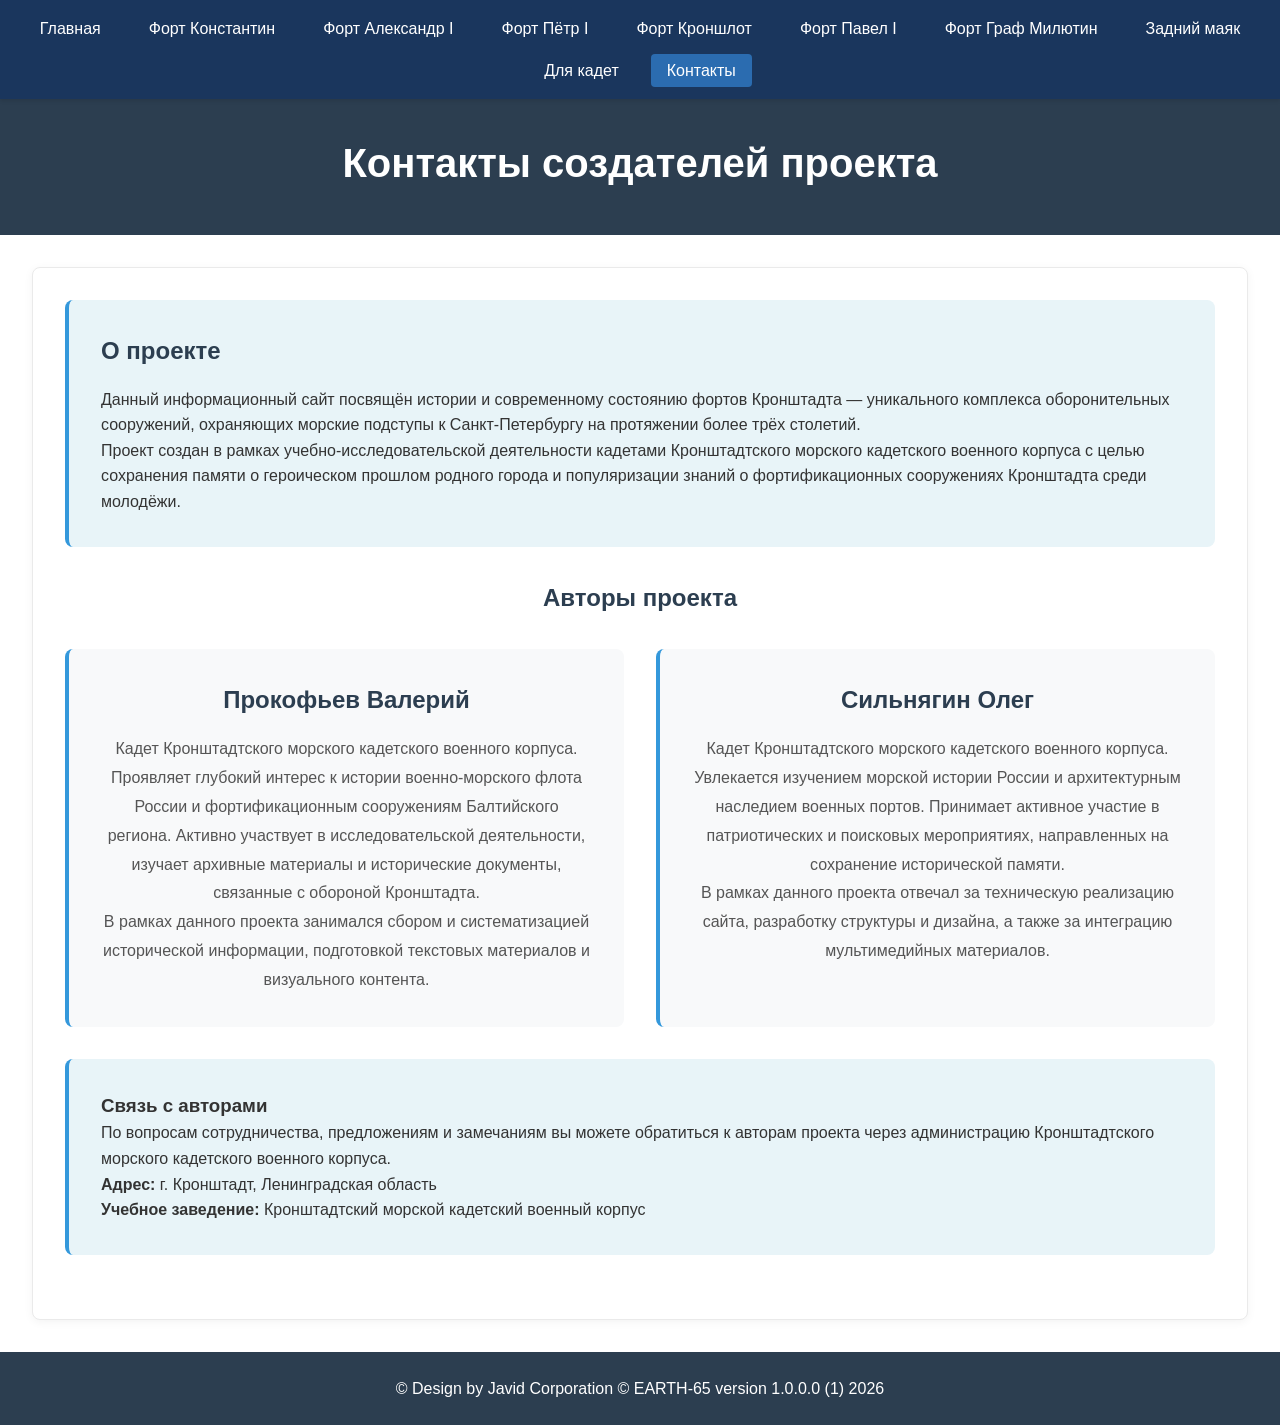
==== contacts.html @ 295e3569 "update branch" ====
<!DOCTYPE html>
<html lang="ru">
<head>
    <meta charset="UTF-8">
    <meta name="viewport" content="width=device-width, initial-scale=1.0">
    <title>Контакты - Форты Кронштадта</title>
    <link rel="stylesheet" href="styles.css">
    <style>
        .navbar {
            background-color: #1a365d;
            padding: 1rem 0;
            position: sticky;
            top: 0;
            z-index: 1000;
            box-shadow: 0 2px 4px rgba(0,0,0,0.1);
        }
        .navbar ul {
            list-style: none;
            margin: 0;
            padding: 0;
            display: flex;
            justify-content: center;
            flex-wrap: wrap;
            gap: 1rem;
        }
        .navbar a {
            color: white;
            text-decoration: none;
            padding: 0.5rem 1rem;
            border-radius: 4px;
            transition: background-color 0.3s;
            font-weight: 500;
        }
        .navbar a:hover {
            background-color: #2c5282;
        }
        .navbar a.active {
            background-color: #2b6cb0;
        }
        .contacts-section {
            background: #ffffff;
            padding: 2rem;
            border-radius: 8px;
            box-shadow: 0 2px 10px rgba(0,0,0,0.05);
            border: 1px solid #eaeaea;
            margin-bottom: 2rem;
        }
        .authors-grid {
            display: grid;
            grid-template-columns: repeat(auto-fit, minmax(300px, 1fr));
            gap: 2rem;
            margin-top: 2rem;
        }
        .author-card {
            background: #f8f9fa;
            padding: 2rem;
            border-radius: 8px;
            border-left: 4px solid #3498db;
            text-align: center;
        }
        .author-card h3 {
            color: #2c3e50;
            margin-bottom: 1rem;
            font-size: 1.5rem;
        }
        .author-card p {
            color: #555;
            line-height: 1.8;
        }
        .project-info {
            background: #e8f4f8;
            padding: 2rem;
            border-radius: 8px;
            margin-bottom: 2rem;
            border-left: 4px solid #3498db;
        }
        .project-info h2 {
            color: #2c3e50;
            margin-bottom: 1rem;
        }
    </style>
</head>
<body>
    <nav class="navbar">
        <ul>
            <li><a href="index.html">Главная</a></li>
            <li><a href="fort-konstantin.html">Форт Константин</a></li>
            <li><a href="fort-alexandr.html">Форт Александр I</a></li>
            <li><a href="fort-petr.html">Форт Пётр I</a></li>
            <li><a href="fort-kronshlot.html">Форт Кроншлот</a></li>
            <li><a href="fort-pavel.html">Форт Павел I</a></li>
            <li><a href="fort-milyutin.html">Форт Граф Милютин</a></li>
            <li><a href="fort-mayak.html">Задний маяк</a></li>
            <li><a href="for-cadets.html">Для кадет</a></li>
            <li><a href="contacts.html" class="active">Контакты</a></li>
        </ul>
    </nav>

    <header>
        <h1>Контакты создателей проекта</h1>
    </header>
    
    <main>
        <section class="contacts-section">
            <div class="project-info">
                <h2>О проекте</h2>
                <p>Данный информационный сайт посвящён истории и современному состоянию фортов Кронштадта — уникального комплекса оборонительных сооружений, охраняющих морские подступы к Санкт-Петербургу на протяжении более трёх столетий.</p>
                <p>Проект создан в рамках учебно-исследовательской деятельности кадетами Кронштадтского морского кадетского военного корпуса с целью сохранения памяти о героическом прошлом родного города и популяризации знаний о фортификационных сооружениях Кронштадта среди молодёжи.</p>
            </div>

            <h2 style="text-align: center; color: #2c3e50; margin-bottom: 2rem;">Авторы проекта</h2>
            
            <div class="authors-grid">
                <div class="author-card">
                    <h3>Прокофьев Валерий</h3>
                    <p>Кадет Кронштадтского морского кадетского военного корпуса. Проявляет глубокий интерес к истории военно-морского флота России и фортификационным сооружениям Балтийского региона. Активно участвует в исследовательской деятельности, изучает архивные материалы и исторические документы, связанные с обороной Кронштадта.</p>
                    <p>В рамках данного проекта занимался сбором и систематизацией исторической информации, подготовкой текстовых материалов и визуального контента.</p>
                </div>
                
                <div class="author-card">
                    <h3>Сильнягин Олег</h3>
                    <p>Кадет Кронштадтского морского кадетского военного корпуса. Увлекается изучением морской истории России и архитектурным наследием военных портов. Принимает активное участие в патриотических и поисковых мероприятиях, направленных на сохранение исторической памяти.</p>
                    <p>В рамках данного проекта отвечал за техническую реализацию сайта, разработку структуры и дизайна, а также за интеграцию мультимедийных материалов.</p>
                </div>
            </div>

            <div class="project-info" style="margin-top: 2rem;">
                <h3>Связь с авторами</h3>
                <p>По вопросам сотрудничества, предложениям и замечаниям вы можете обратиться к авторам проекта через администрацию Кронштадтского морского кадетского военного корпуса.</p>
                <p><strong>Адрес:</strong> г. Кронштадт, Ленинградская область</p>
                <p><strong>Учебное заведение:</strong> Кронштадтский морской кадетский военный корпус</p>
            </div>
        </section>
    </main>
    
    <footer>
        <p>© Design by Javid Corporation © EARTH-65 version 1.0.0.0 (1) 2026</p>
    </footer>
    
    <script src="script.js"></script>
</body>
</html>
---- styles.css ----
* {
    margin: 0;
    padding: 0;
    box-sizing: border-box;
}

body {
    font-family: 'Segoe UI', Tahoma, Geneva, Verdana, sans-serif;
    line-height: 1.6;
    color: #333;
    background-color: #ffffff;
}

header {
    background: #2c3e50;
    color: white;
    text-align: center;
    padding: 2rem 0;
}

header h1 {
    font-size: 2.5rem;
    margin-bottom: 0.5rem;
}

main {
    max-width: 100%;
    margin: 2rem auto;
    padding: 0 2rem;
    width: 100%;
}

.intro {
    background: #f8f9fa;
    padding: 2rem;
    border-radius: 8px;
    margin-bottom: 2rem;
    border-left: 4px solid #3498db;
}

footer {
    background: #2c3e50;
    color: white;
    text-align: center;
    padding: 1.5rem 0;
    margin-top: 2rem;
}

.forts {
    margin-bottom: 2rem;
    width: 100%;
    max-width: 100%;
}

.main-title {
    text-align: center;
    width: 100%;
    margin-bottom: 2rem;
    font-size: 2rem;
    color: #2c3e50;
}

.fort-grid {
    display: grid;
    grid-template-columns: repeat(2, 1fr);
    gap: 2rem;
    width: 100%;
}

.fort-card {
    background: #ffffff;
    padding: 1.5rem;
    border-radius: 8px;
    box-shadow: 0 2px 10px rgba(0,0,0,0.05);
    border: 1px solid #eaeaea;
    width: 100%;
}

.fort-card.full-width {
    grid-column: 1 / -1;
}

.fort-card img {
    width: 100%;
    height: auto;
    border-radius: 4px;
    margin-bottom: 1rem;
    display: block;
}

.fort-card ul {
    margin-left: 1.5rem;
    margin-bottom: 1rem;
}

.fort-card h3 {
    color: #2c3e50;
    margin-bottom: 0.5rem;
    font-size: 1.5rem;
}

.map-section {
    text-align: center;
    background: #f8f9fa;
    padding: 2rem;
    border-radius: 8px;
    border-left: 4px solid #3498db;
}

#mapButton {
    background: #3498db;
    color: white;
    border: none;
    padding: 0.75rem 1.5rem;
    font-size: 1rem;
    border-radius: 4px;
    cursor: pointer;
    transition: background 0.3s;
}

#mapButton:hover {
    background: #2980b9;
}

.fort-link {
    display: inline-block;
    color: #3498db;
    text-decoration: none;
    font-weight: bold;
    margin-top: 1rem;
    transition: color 0.3s;
}

.fort-link:hover {
    color: #2980b9;
    text-decoration: underline;
}

.back-link {
    display: inline-block;
    margin-bottom: 1.5rem;
    color: #3498db;
    text-decoration: none;
    font-weight: bold;
    transition: color 0.3s;
}

.back-link:hover {
    color: #2980b9;
    text-decoration: underline;
}

.fort-detail-content {
    background: #ffffff;
    padding: 2rem;
    border-radius: 8px;
    box-shadow: 0 2px 10px rgba(0,0,0,0.05);
    border: 1px solid #eaeaea;
    margin-bottom: 2rem;
}

.fort-detail-content img {
    width: 100%;
    height: auto;
    border-radius: 4px;
    margin: 1rem 0;
}

.fort-detail-content h2 {
    color: #2c3e50;
    margin-bottom: 1rem;
}

@media (max-width: 768px) {
    header h1 {
        font-size: 2rem;
    }
    
    main {
        padding: 0 1rem;
    }
    
    .fort-grid {
        grid-template-columns: 1fr;
    }
}
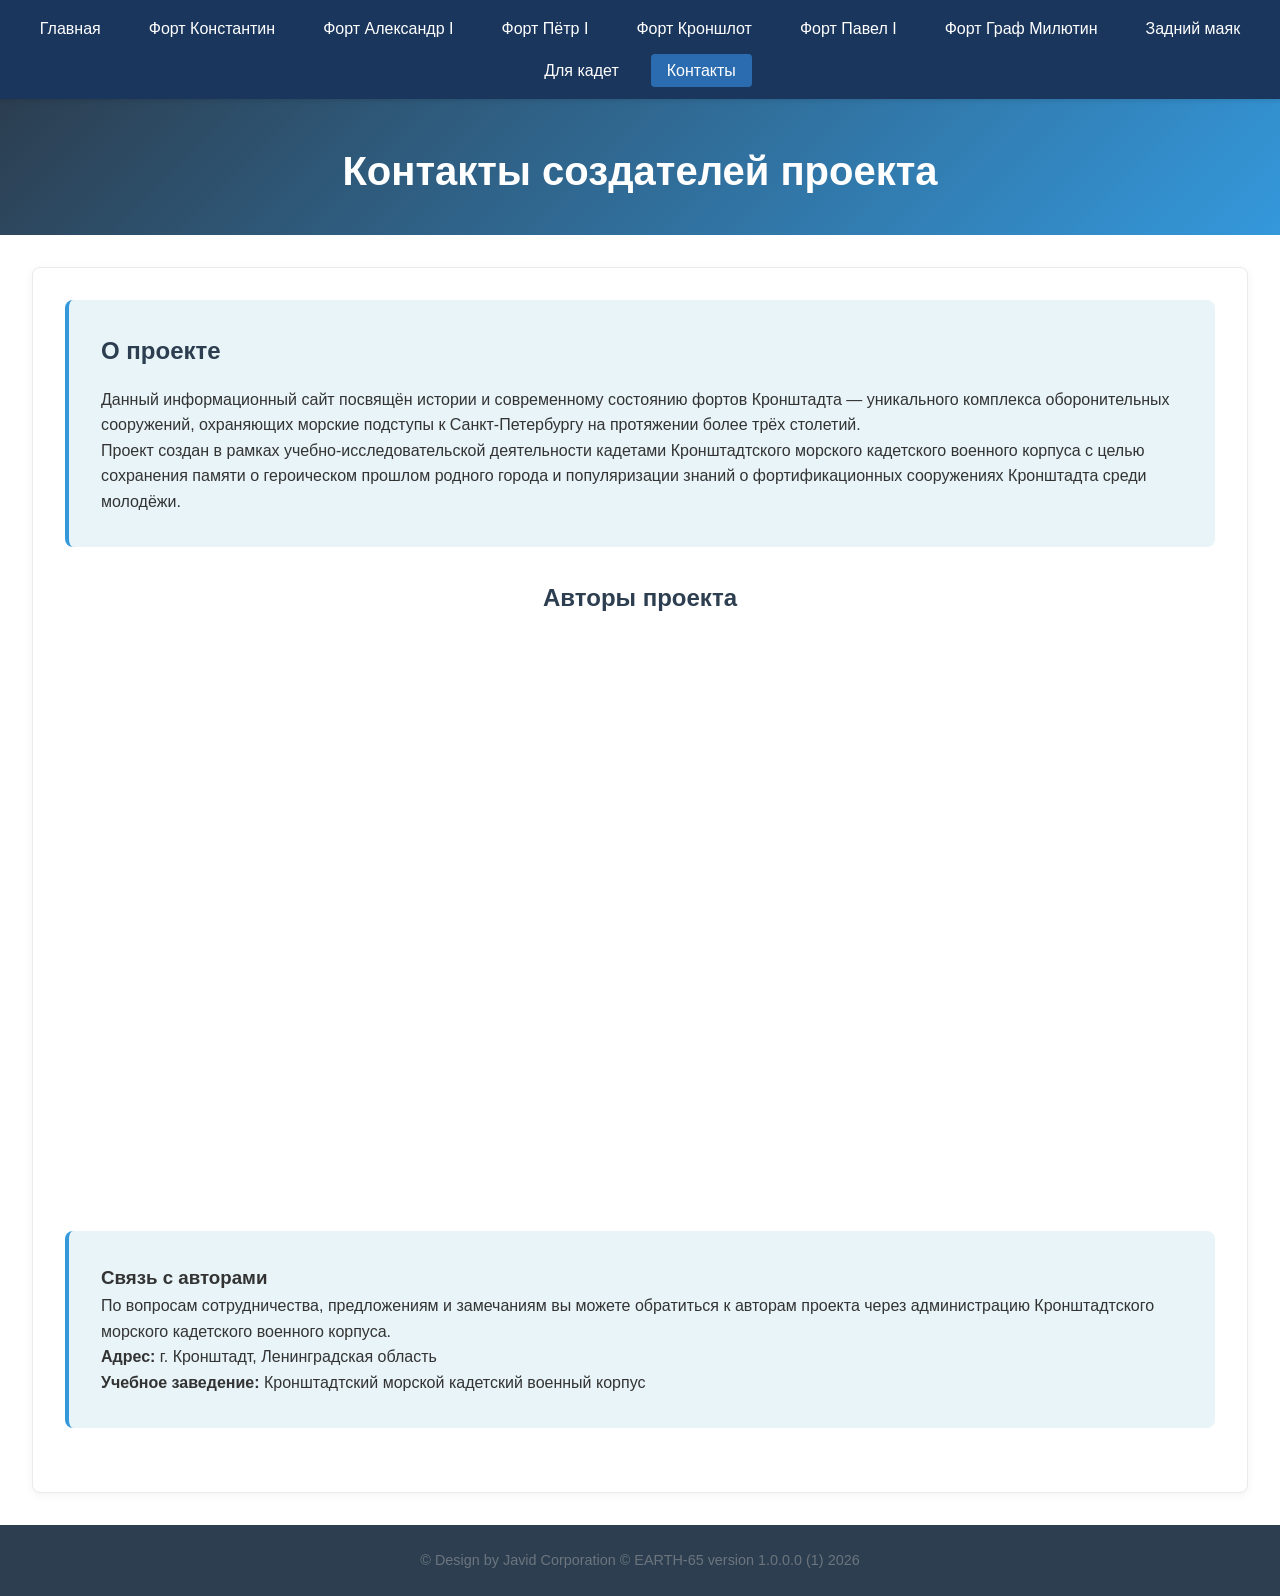
==== commit d49348ba: "Update site with galleries, animations, and contact info * Key features implemented: - Added .gitign" ====
--- a/contacts.html
+++ b/contacts.html
@@ -111,13 +111,19 @@
             <h2 style="text-align: center; color: #2c3e50; margin-bottom: 2rem;">Авторы проекта</h2>
             
             <div class="authors-grid">
-                <div class="author-card">
+                <div class="author-card animate-on-scroll slide-up delay-1">
+                    <h3>Старцева Юлия Сергеевна</h3>
+                    <p><strong>Руководитель проекта</strong></p>
+                    <p>Преподаватель истории, обществознания, индивидуальный проект</p>
+                </div>
+                
+                <div class="author-card animate-on-scroll slide-up delay-2">
                     <h3>Прокофьев Валерий</h3>
                     <p>Кадет Кронштадтского морского кадетского военного корпуса. Проявляет глубокий интерес к истории военно-морского флота России и фортификационным сооружениям Балтийского региона. Активно участвует в исследовательской деятельности, изучает архивные материалы и исторические документы, связанные с обороной Кронштадта.</p>
                     <p>В рамках данного проекта занимался сбором и систематизацией исторической информации, подготовкой текстовых материалов и визуального контента.</p>
                 </div>
                 
-                <div class="author-card">
+                <div class="author-card animate-on-scroll slide-up delay-3">
                     <h3>Сильнягин Олег</h3>
                     <p>Кадет Кронштадтского морского кадетского военного корпуса. Увлекается изучением морской истории России и архитектурным наследием военных портов. Принимает активное участие в патриотических и поисковых мероприятиях, направленных на сохранение исторической памяти.</p>
                     <p>В рамках данного проекта отвечал за техническую реализацию сайта, разработку структуры и дизайна, а также за интеграцию мультимедийных материалов.</p>
--- a/styles.css
+++ b/styles.css
@@ -9,18 +9,27 @@
     line-height: 1.6;
     color: #333;
     background-color: #ffffff;
+    overflow-x: hidden;
 }
 
 header {
-    background: #2c3e50;
+    background: linear-gradient(135deg, #2c3e50 0%, #3498db 100%);
     color: white;
     text-align: center;
-    padding: 2rem 0;
+    padding: 3rem 1rem 2rem;
+    overflow: hidden;
+    position: relative;
 }
 
 header h1 {
     font-size: 2.5rem;
     margin-bottom: 0.5rem;
+    word-wrap: break-word;
+    overflow-wrap: break-word;
+    hyphens: auto;
+    line-height: 1.2;
+    padding: 0 1rem;
+    animation: slideDown 1s ease-out;
 }
 
 main {
@@ -30,20 +39,515 @@
     width: 100%;
 }
 
+/* Анимации */
+@keyframes fadeIn {
+    from { opacity: 0; transform: translateY(30px); }
+    to { opacity: 1; transform: translateY(0); }
+}
+
+@keyframes slideDown {
+    from { opacity: 0; transform: translateY(-50px); }
+    to { opacity: 1; transform: translateY(0); }
+}
+
+@keyframes slideUp {
+    from { opacity: 0; transform: translateY(50px); }
+    to { opacity: 1; transform: translateY(0); }
+}
+
+@keyframes slideLeft {
+    from { opacity: 0; transform: translateX(-50px); }
+    to { opacity: 1; transform: translateX(0); }
+}
+
+@keyframes slideRight {
+    from { opacity: 0; transform: translateX(50px); }
+    to { opacity: 1; transform: translateX(0); }
+}
+
+@keyframes pulse {
+    0%, 100% { transform: scale(1); }
+    50% { transform: scale(1.05); }
+}
+
+@keyframes float {
+    0%, 100% { transform: translateY(0); }
+    50% { transform: translateY(-10px); }
+}
+
+@keyframes glow {
+    0%, 100% { box-shadow: 0 0 5px rgba(52, 152, 219, 0.3); }
+    50% { box-shadow: 0 0 20px rgba(52, 152, 219, 0.6); }
+}
+
+/* Классы для анимации при скролле */
+.animate-on-scroll {
+    opacity: 0;
+    transition: all 0.8s cubic-bezier(0.4, 0, 0.2, 1);
+}
+
+.animate-on-scroll.fade-in {
+    transform: none;
+}
+
+.animate-on-scroll.slide-up {
+    transform: translateY(50px);
+}
+
+.animate-on-scroll.slide-down {
+    transform: translateY(-50px);
+}
+
+.animate-on-scroll.slide-left {
+    transform: translateX(-50px);
+}
+
+.animate-on-scroll.slide-right {
+    transform: translateX(50px);
+}
+
+.animate-on-scroll.visible {
+    opacity: 1;
+    transform: translate(0, 0);
+}
+
+/* Задержка анимации для каскадного эффекта */
+.delay-1 { transition-delay: 0.1s; }
+.delay-2 { transition-delay: 0.2s; }
+.delay-3 { transition-delay: 0.3s; }
+.delay-4 { transition-delay: 0.4s; }
+.delay-5 { transition-delay: 0.5s; }
+.delay-6 { transition-delay: 0.6s; }
+.delay-7 { transition-delay: 0.7s; }
+.delay-8 { transition-delay: 0.8s; }
+
+.fade-in {
+    animation: fadeIn 1s ease-out forwards;
+}
+
+.scroll-animate {
+    opacity: 0;
+    transform: translateY(50px);
+    transition: opacity 0.8s ease-out, transform 0.8s ease-out;
+}
+
+.scroll-animate.visible {
+    opacity: 1;
+    transform: translateY(0);
+}
+
+.animate-title {
+    position: relative;
+    display: inline-block;
+}
+
+.animate-title::after {
+    content: '';
+    position: absolute;
+    bottom: -10px;
+    left: 50%;
+    transform: translateX(-50%);
+    width: 0;
+    height: 3px;
+    background: linear-gradient(90deg, #3498db, #2c3e50);
+    transition: width 0.6s ease-out;
+}
+
+.scroll-animate.visible .animate-title::after {
+    width: 80%;
+}
+
+/* Контейнер */
+.container {
+    max-width: 1200px;
+    margin: 0 auto;
+    padding: 0 1rem;
+}
+
+/* Секция истории */
+.history-section {
+    padding: 3rem 0;
+    background: linear-gradient(135deg, #f8f9fa 0%, #e9ecef 100%);
+    margin-bottom: 2rem;
+    border-radius: 12px;
+}
+
+.section-title {
+    color: #1a365d;
+    margin-bottom: 2rem;
+    text-align: center;
+    font-size: 2.2rem;
+    font-weight: 700;
+}
+
+.lead-text {
+    font-size: 1.15rem;
+    line-height: 1.8;
+    text-align: center;
+    max-width: 900px;
+    margin: 0 auto 2rem;
+    color: #2c3e50;
+}
+
+.history-timeline-vertical {
+    position: relative;
+    padding: 2rem 0;
+}
+
+.history-timeline-vertical::before {
+    content: '';
+    position: absolute;
+    left: 50%;
+    transform: translateX(-50%);
+    width: 4px;
+    height: 100%;
+    background: linear-gradient(180deg, #3498db, #2c3e50);
+    border-radius: 2px;
+}
+
+.history-period {
+    display: flex;
+    align-items: center;
+    margin-bottom: 2rem;
+    position: relative;
+    opacity: 0;
+    transform: translateX(-30px);
+    transition: opacity 0.6s ease-out, transform 0.6s ease-out;
+}
+
+.history-period:nth-child(even) {
+    flex-direction: row-reverse;
+    transform: translateX(30px);
+}
+
+.history-period.visible {
+    opacity: 1;
+    transform: translateX(0);
+}
+
+.period-year {
+    background: linear-gradient(135deg, #3498db, #2c3e50);
+    color: white;
+    padding: 0.75rem 1.5rem;
+    border-radius: 50px;
+    font-weight: bold;
+    min-width: 150px;
+    text-align: center;
+    box-shadow: 0 4px 15px rgba(52, 152, 219, 0.3);
+    z-index: 2;
+}
+
+.period-content {
+    background: white;
+    padding: 1.5rem;
+    border-radius: 12px;
+    margin: 0 2rem;
+    flex: 1;
+    box-shadow: 0 4px 20px rgba(0,0,0,0.1);
+    transition: transform 0.3s ease, box-shadow 0.3s ease;
+}
+
+.period-content:hover {
+    transform: translateY(-5px);
+    box-shadow: 0 8px 30px rgba(0,0,0,0.15);
+}
+
+.period-content h4 {
+    color: #2c5282;
+    margin-bottom: 0.5rem;
+    font-size: 1.2rem;
+}
+
+.period-content p {
+    color: #555;
+    line-height: 1.7;
+}
+
+.archive-quote {
+    background: linear-gradient(135deg, #e8f4fd 0%, #d4edda 100%);
+    border-left: 5px solid #3498db;
+    padding: 1.5rem 2rem;
+    margin-top: 2rem;
+    border-radius: 8px;
+    font-style: italic;
+    color: #2c3e50;
+    box-shadow: 0 4px 15px rgba(0,0,0,0.1);
+}
+
+/* Улучшенная хронология */
+.timeline-section {
+    padding: 3rem 0;
+    margin-bottom: 2rem;
+}
+
+.timeline-enhanced {
+    position: relative;
+    padding: 2rem 0;
+}
+
+.timeline-line {
+    position: absolute;
+    left: 50%;
+    transform: translateX(-50%);
+    width: 4px;
+    height: 100%;
+    background: linear-gradient(180deg, #3498db, #2c3e50);
+    border-radius: 2px;
+}
+
+.timeline-item-enhanced {
+    display: flex;
+    align-items: center;
+    margin-bottom: 2.5rem;
+    position: relative;
+    opacity: 0;
+    transition: opacity 0.6s ease-out, transform 0.6s ease-out;
+}
+
+.timeline-item-enhanced.left {
+    justify-content: flex-end;
+    padding-right: 50%;
+    transform: translateX(-30px);
+}
+
+.timeline-item-enhanced.right {
+    justify-content: flex-start;
+    padding-left: 50%;
+    transform: translateX(30px);
+}
+
+.timeline-item-enhanced.visible {
+    opacity: 1;
+    transform: translateX(0);
+}
+
+.timeline-dot {
+    position: absolute;
+    left: 50%;
+    transform: translateX(-50%);
+    width: 24px;
+    height: 24px;
+    background: white;
+    border: 4px solid #3498db;
+    border-radius: 50%;
+    z-index: 2;
+    transition: transform 0.3s ease;
+}
+
+.timeline-item-enhanced:hover .timeline-dot {
+    transform: translateX(-50%) scale(1.3);
+    background: #3498db;
+}
+
+.timeline-content {
+    background: linear-gradient(135deg, #ffffff 0%, #f8f9fa 100%);
+    padding: 1.5rem;
+    border-radius: 12px;
+    max-width: 400px;
+    box-shadow: 0 4px 20px rgba(0,0,0,0.1);
+    transition: transform 0.3s ease, box-shadow 0.3s ease;
+    margin: 0 1.5rem;
+}
+
+.timeline-item-enhanced.left .timeline-content {
+    margin-right: 1.5rem;
+}
+
+.timeline-item-enhanced.right .timeline-content {
+    margin-left: 1.5rem;
+}
+
+.timeline-content:hover {
+    transform: translateY(-5px);
+    box-shadow: 0 8px 30px rgba(0,0,0,0.15);
+}
+
+.timeline-year {
+    display: inline-block;
+    background: linear-gradient(135deg, #3498db, #2c3e50);
+    color: white;
+    padding: 0.4rem 1rem;
+    border-radius: 20px;
+    font-size: 0.9rem;
+    font-weight: bold;
+    margin-bottom: 0.75rem;
+}
+
+.timeline-content h4 {
+    color: #1a365d;
+    margin-bottom: 0.5rem;
+    font-size: 1.15rem;
+}
+
+.timeline-content p {
+    color: #555;
+    line-height: 1.6;
+    font-size: 0.95rem;
+}
+
+/* Словарь терминов */
+.glossary-section {
+    padding: 3rem 0;
+    background: linear-gradient(135deg, #f8f9fa 0%, #e9ecef 100%);
+    margin-bottom: 2rem;
+    border-radius: 12px;
+}
+
+.glossary-grid {
+    display: grid;
+    grid-template-columns: repeat(auto-fit, minmax(280px, 1fr));
+    gap: 1.5rem;
+}
+
+.glossary-card {
+    background: white;
+    padding: 1.5rem;
+    border-radius: 12px;
+    box-shadow: 0 4px 15px rgba(0,0,0,0.1);
+    transition: transform 0.3s ease, box-shadow 0.3s ease;
+    opacity: 0;
+    transform: translateY(30px);
+}
+
+.glossary-card.visible {
+    opacity: 1;
+    transform: translateY(0);
+}
+
+.glossary-card:hover {
+    transform: translateY(-8px);
+    box-shadow: 0 12px 35px rgba(0,0,0,0.15);
+}
+
+.glossary-card h4 {
+    color: #2c5282;
+    margin-bottom: 0.75rem;
+    font-size: 1.2rem;
+    border-bottom: 2px solid #3498db;
+    padding-bottom: 0.5rem;
+}
+
+.glossary-card p {
+    color: #555;
+    line-height: 1.7;
+    font-size: 0.95rem;
+}
+
+/* Библиография */
+.bibliography-section {
+    padding: 3rem 0;
+    background-color: #fff;
+    margin-bottom: 2rem;
+}
+
+.bibliography-content {
+    background: linear-gradient(135deg, #f8f9fa 0%, #ffffff 100%);
+    padding: 2rem;
+    border-radius: 12px;
+    box-shadow: 0 4px 20px rgba(0,0,0,0.1);
+}
+
+.bibliography-category {
+    margin-bottom: 2rem;
+}
+
+.bibliography-category:last-child {
+    margin-bottom: 0;
+}
+
+.bibliography-category h3 {
+    color: #2c5282;
+    margin-bottom: 1rem;
+    font-size: 1.3rem;
+    border-left: 4px solid #3498db;
+    padding-left: 1rem;
+}
+
+.bibliography-category ul {
+    list-style: none;
+    padding-left: 1rem;
+}
+
+.bibliography-category li {
+    margin-bottom: 0.75rem;
+    line-height: 1.7;
+    padding-left: 1.5rem;
+    position: relative;
+}
+
+.bibliography-category li::before {
+    content: '📚';
+    position: absolute;
+    left: 0;
+    font-size: 0.9rem;
+}
+
+.bibliography-category a {
+    color: #3498db;
+    text-decoration: none;
+    transition: color 0.3s ease;
+}
+
+.bibliography-category a:hover {
+    color: #2c5282;
+    text-decoration: underline;
+}
+
+/* QR код */
+.bot-qr-section {
+    text-align: center;
+    padding: 3rem 0;
+    background: linear-gradient(135deg, #e8f4fd 0%, #f8f9fa 100%);
+    border-radius: 12px;
+    margin-bottom: 2rem;
+}
+
+.bot-qr-section h2 {
+    color: #1a365d;
+    margin-bottom: 0.5rem;
+}
+
+.bot-qr-section p {
+    color: #555;
+    margin-bottom: 1.5rem;
+}
+
+.qr-code {
+    max-width: 220px;
+    height: auto;
+    border-radius: 12px;
+    box-shadow: 0 4px 20px rgba(0,0,0,0.15);
+    transition: transform 0.3s ease;
+}
+
+.qr-code:hover {
+    transform: scale(1.05);
+}
+
+/* Презентация */
+.start-science-section {
+    margin-bottom: 2rem;
+    border-radius: 12px;
+    overflow: hidden;
+    box-shadow: 0 4px 20px rgba(0,0,0,0.1);
+}
+
+/* Footer */
+footer {
+    background: #2c3e50;
+    color: #6c757d;
+    text-align: center;
+    padding: 1.5rem 0;
+    margin-top: 2rem;
+    font-size: 0.9rem;
+}
+
 .intro {
     background: #f8f9fa;
     padding: 2rem;
     border-radius: 8px;
     margin-bottom: 2rem;
     border-left: 4px solid #3498db;
-}
-
-footer {
-    background: #2c3e50;
-    color: white;
-    text-align: center;
-    padding: 1.5rem 0;
-    margin-top: 2rem;
 }
 
 .forts {
@@ -74,6 +578,12 @@
     box-shadow: 0 2px 10px rgba(0,0,0,0.05);
     border: 1px solid #eaeaea;
     width: 100%;
+    transition: transform 0.3s ease, box-shadow 0.3s ease;
+}
+
+.fort-card:hover {
+    transform: translateY(-5px);
+    box-shadow: 0 8px 25px rgba(0,0,0,0.12);
 }
 
 .fort-card.full-width {
@@ -173,7 +683,8 @@
 
 @media (max-width: 768px) {
     header h1 {
-        font-size: 2rem;
+        font-size: 1.5rem;
+        padding: 0 0.5rem;
     }
     
     main {
@@ -183,4 +694,80 @@
     .fort-grid {
         grid-template-columns: 1fr;
     }
+    
+    /* Адаптация таймлайна для мобильных */
+    .timeline-line {
+        left: 20px !important;
+    }
+    
+    .timeline-item-enhanced {
+        justify-content: flex-start !important;
+        padding-left: 60px !important;
+        padding-right: 0 !important;
+    }
+    
+    .timeline-item-enhanced.left,
+    .timeline-item-enhanced.right {
+        padding-left: 60px !important;
+    }
+    
+    .timeline-dot {
+        left: 20px !important;
+    }
+    
+    .timeline-content {
+        max-width: 100% !important;
+        margin: 0 0 0 1rem !important;
+    }
+    
+    /* Адаптация истории */
+    .history-timeline-vertical::before {
+        left: 20px !important;
+    }
+    
+    .history-period,
+    .history-period:nth-child(even) {
+        flex-direction: row !important;
+        padding-left: 60px !important;
+    }
+    
+    .period-year {
+        position: absolute;
+        left: 0;
+        min-width: 100px;
+        font-size: 0.85rem;
+        padding: 0.5rem 1rem;
+    }
+    
+    .period-content {
+        margin: 0 0 0 1rem !important;
+        flex: 1;
+    }
+    
+    /* Адаптация словаря */
+    .glossary-grid {
+        grid-template-columns: 1fr !important;
+    }
+    
+    /* Уменьшение шрифтов */
+    .section-title {
+        font-size: 1.5rem !important;
+    }
+    
+    .history-section,
+    .timeline-section,
+    .glossary-section,
+    .bibliography-section {
+        padding: 2rem 0 !important;
+    }
+}
+
+/* Дополнительные стили */
+.history-section ul li,
+.bibliography-section ul li {
+    margin-bottom: 0.5rem;
+}
+
+.timeline-section {
+    overflow-x: hidden;
 }
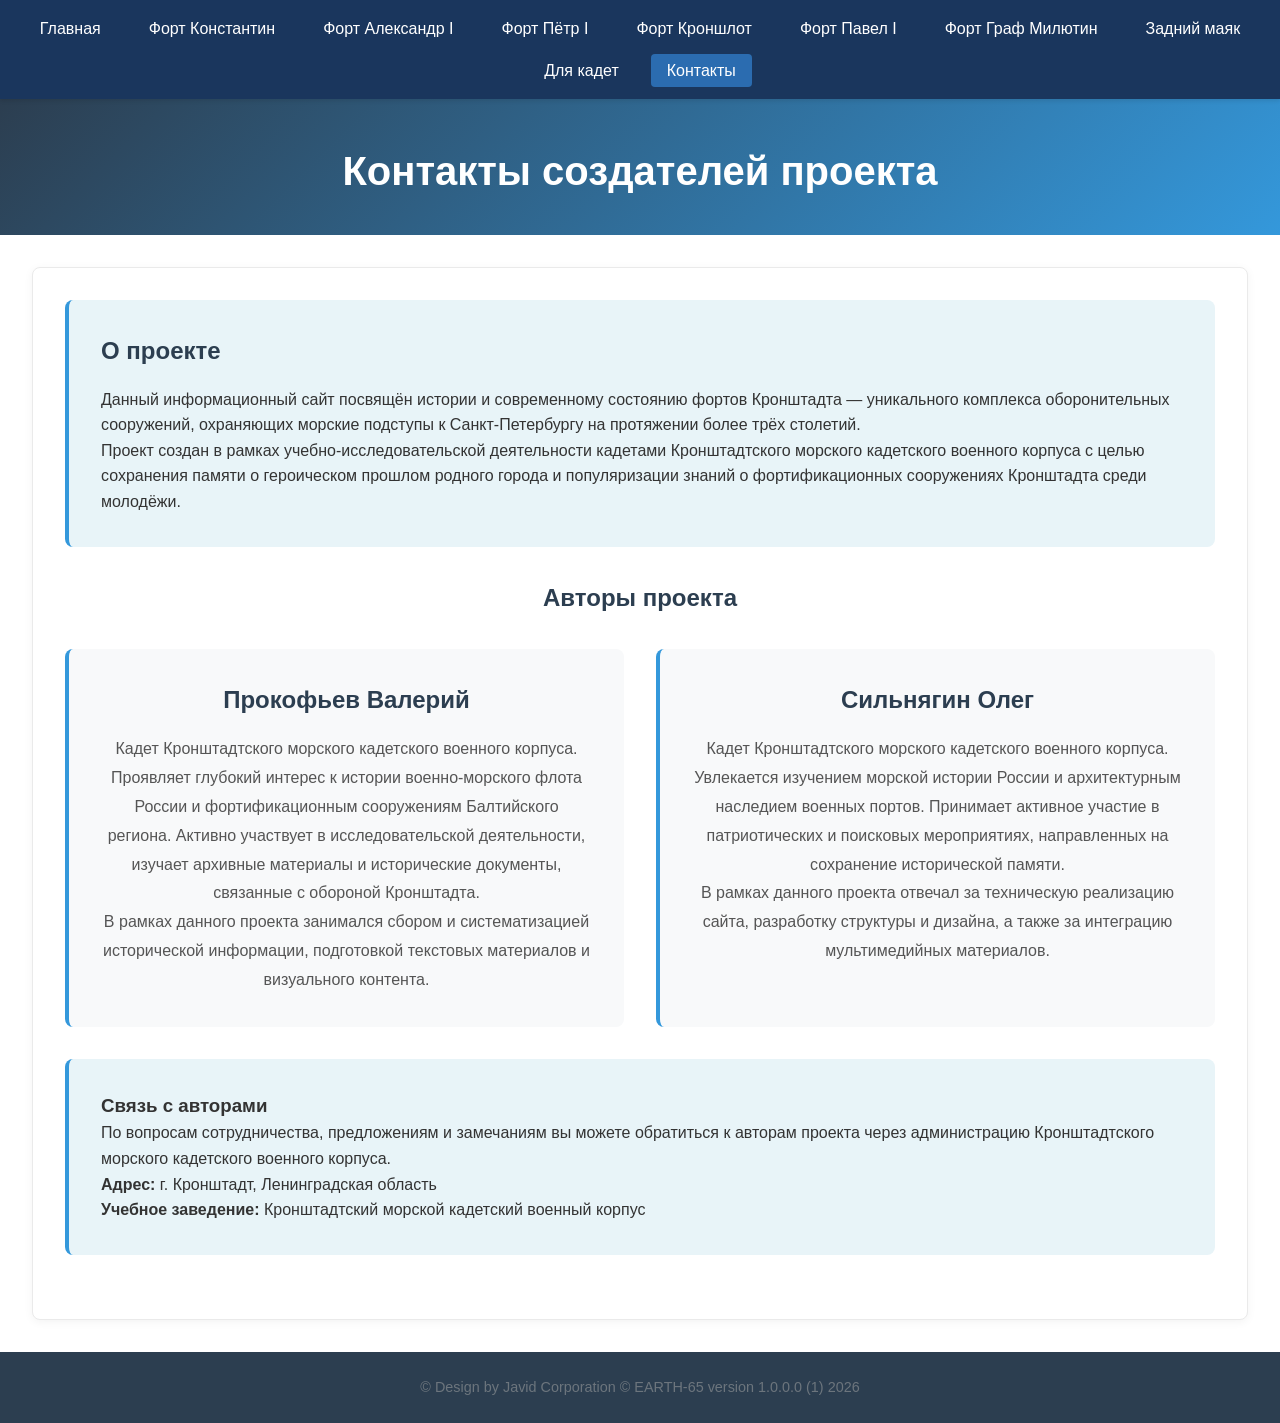
==== commit 9e3ad3ae: "Revert "Update from task 31c6b931-8678-4551-af44-f08df2cc0efa"" ====
--- a/contacts.html
+++ b/contacts.html
@@ -111,19 +111,13 @@
             <h2 style="text-align: center; color: #2c3e50; margin-bottom: 2rem;">Авторы проекта</h2>
             
             <div class="authors-grid">
-                <div class="author-card animate-on-scroll slide-up delay-1">
-                    <h3>Старцева Юлия Сергеевна</h3>
-                    <p><strong>Руководитель проекта</strong></p>
-                    <p>Преподаватель истории, обществознания, индивидуальный проект</p>
-                </div>
-                
-                <div class="author-card animate-on-scroll slide-up delay-2">
+                <div class="author-card">
                     <h3>Прокофьев Валерий</h3>
                     <p>Кадет Кронштадтского морского кадетского военного корпуса. Проявляет глубокий интерес к истории военно-морского флота России и фортификационным сооружениям Балтийского региона. Активно участвует в исследовательской деятельности, изучает архивные материалы и исторические документы, связанные с обороной Кронштадта.</p>
                     <p>В рамках данного проекта занимался сбором и систематизацией исторической информации, подготовкой текстовых материалов и визуального контента.</p>
                 </div>
                 
-                <div class="author-card animate-on-scroll slide-up delay-3">
+                <div class="author-card">
                     <h3>Сильнягин Олег</h3>
                     <p>Кадет Кронштадтского морского кадетского военного корпуса. Увлекается изучением морской истории России и архитектурным наследием военных портов. Принимает активное участие в патриотических и поисковых мероприятиях, направленных на сохранение исторической памяти.</p>
                     <p>В рамках данного проекта отвечал за техническую реализацию сайта, разработку структуры и дизайна, а также за интеграцию мультимедийных материалов.</p>
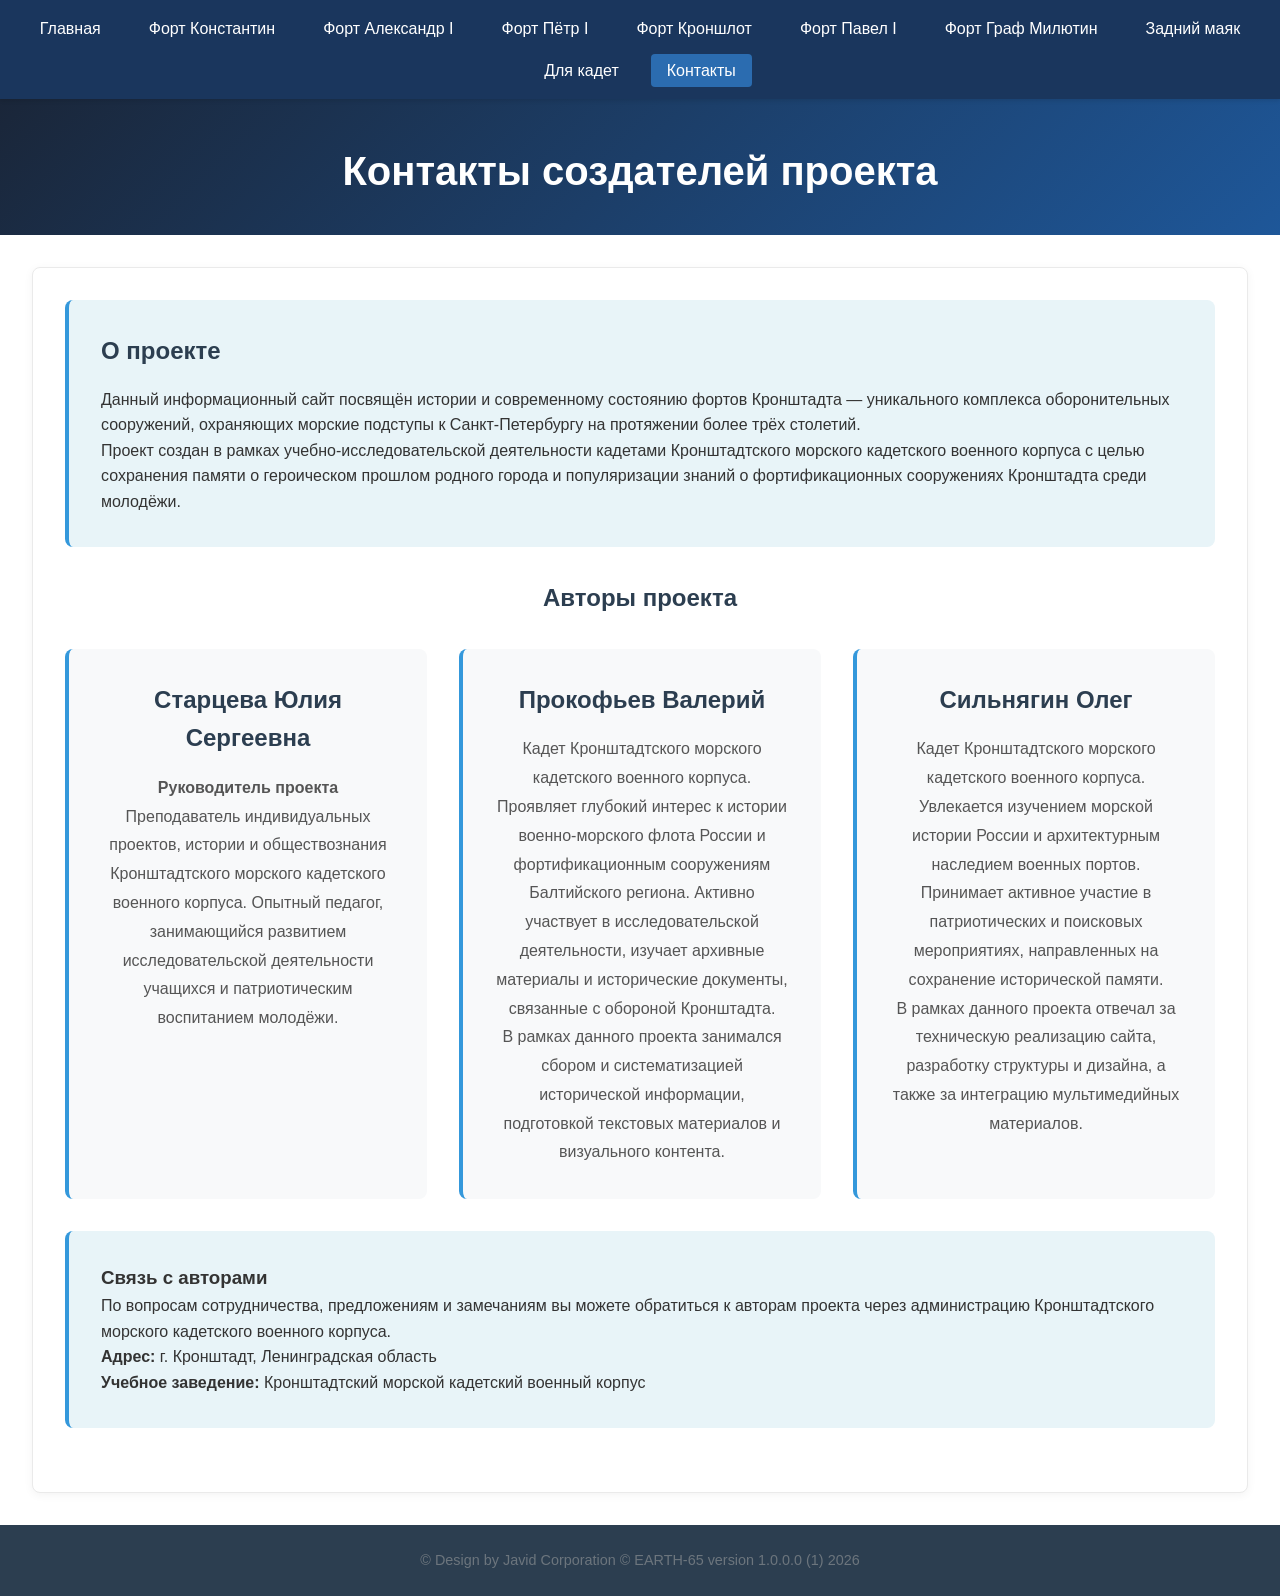
==== commit acd9e24c: "Update site with galleries, darker theme, and project lead info Key features implemented: - Added ph" ====
--- a/contacts.html
+++ b/contacts.html
@@ -112,6 +112,12 @@
             
             <div class="authors-grid">
                 <div class="author-card">
+                    <h3>Старцева Юлия Сергеевна</h3>
+                    <p><strong>Руководитель проекта</strong></p>
+                    <p>Преподаватель индивидуальных проектов, истории и обществознания Кронштадтского морского кадетского военного корпуса. Опытный педагог, занимающийся развитием исследовательской деятельности учащихся и патриотическим воспитанием молодёжи.</p>
+                </div>
+                
+                <div class="author-card">
                     <h3>Прокофьев Валерий</h3>
                     <p>Кадет Кронштадтского морского кадетского военного корпуса. Проявляет глубокий интерес к истории военно-морского флота России и фортификационным сооружениям Балтийского региона. Активно участвует в исследовательской деятельности, изучает архивные материалы и исторические документы, связанные с обороной Кронштадта.</p>
                     <p>В рамках данного проекта занимался сбором и систематизацией исторической информации, подготовкой текстовых материалов и визуального контента.</p>
--- a/styles.css
+++ b/styles.css
@@ -13,7 +13,7 @@
 }
 
 header {
-    background: linear-gradient(135deg, #2c3e50 0%, #3498db 100%);
+    background: linear-gradient(135deg, #1a2639 0%, #1e5799 100%);
     color: white;
     text-align: center;
     padding: 3rem 1rem 2rem;
@@ -762,6 +762,72 @@
     }
 }
 
+/* Фотогалерея */
+.photo-gallery-section {
+    padding: 3rem 0;
+    background: linear-gradient(135deg, #f8f9fa 0%, #e9ecef 100%);
+    margin-bottom: 2rem;
+    border-radius: 12px;
+}
+
+.photo-gallery-grid {
+    display: grid;
+    grid-template-columns: repeat(auto-fill, minmax(280px, 1fr));
+    gap: 1.5rem;
+    margin-top: 2rem;
+}
+
+.gallery-item {
+    position: relative;
+    overflow: hidden;
+    border-radius: 12px;
+    box-shadow: 0 4px 15px rgba(0,0,0,0.1);
+    aspect-ratio: 4/3;
+    border: 4px solid white;
+    cursor: pointer;
+    transition: transform 0.3s ease, box-shadow 0.3s ease;
+}
+
+.gallery-item:hover {
+    transform: translateY(-5px);
+    box-shadow: 0 8px 25px rgba(0,0,0,0.15);
+}
+
+.gallery-item img {
+    width: 100%;
+    height: 100%;
+    object-fit: cover;
+    transition: transform 0.5s ease;
+}
+
+.gallery-item:hover img {
+    transform: scale(1.1);
+}
+
+.gallery-caption {
+    position: absolute;
+    bottom: 0;
+    left: 0;
+    right: 0;
+    background: rgba(0,0,0,0.75);
+    color: white;
+    padding: 12px;
+    font-size: 0.9rem;
+    transform: translateY(100%);
+    transition: transform 0.3s ease;
+    text-align: center;
+}
+
+.gallery-item:hover .gallery-caption {
+    transform: translateY(0);
+}
+
+@media (max-width: 768px) {
+    .photo-gallery-grid {
+        grid-template-columns: 1fr;
+    }
+}
+
 /* Дополнительные стили */
 .history-section ul li,
 .bibliography-section ul li {
